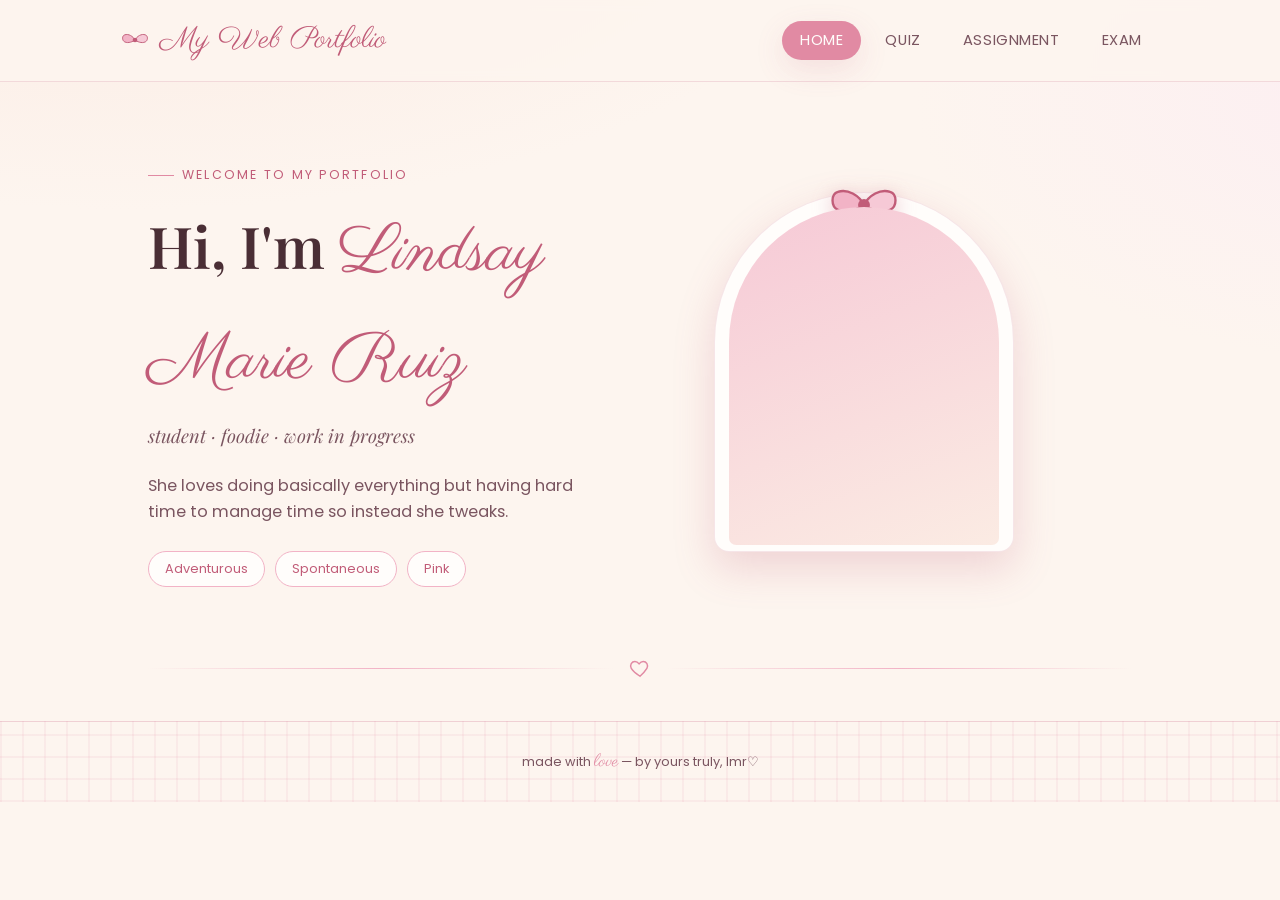
==== index.html @ 2728fc95 "Update index.html" ====
<!DOCTYPE html>
<html lang="en">
<head>
<meta charset="UTF-8">
<meta name="viewport" content="width=device-width, initial-scale=1.0">
<title>Ruiz — Portfolio</title>
<link rel="stylesheet" href="style.css">
</head>
<body>

<header class="site-header gingham">
  <div class="wrap nav">
    <a href="index.html" class="brand">
      <svg class="bow-icon" viewBox="0 0 64 64" fill="none" xmlns="http://www.w3.org/2000/svg">
        <path d="M32 32c-4-8-14-14-22-11-6 2-6 12 0 15 8 4 18-1 22-4z" fill="#f2b3c6" stroke="#c15c78" stroke-width="2" stroke-linejoin="round"/>
        <path d="M32 32c4-8 14-14 22-11 6 2 6 12 0 15-8 4-18-1-22-4z" fill="#f6c9d6" stroke="#c15c78" stroke-width="2" stroke-linejoin="round"/>
        <circle cx="32" cy="32" r="5" fill="#c15c78"/>
      </svg>
      My Web Portfolio
    </a>
    <button class="nav-toggle" aria-label="Toggle menu">
      <svg viewBox="0 0 24 24" fill="none" stroke="currentColor" stroke-width="2"><path d="M3 6h18M3 12h18M3 18h18"/></svg>
    </button>
    <ul class="nav-links">
      <li><a href="index.html" class="active">Home</a></li>
      <li><a href="quiz.html">Quiz</a></li>
      <li><a href="assignment.html">Assignment</a></li>
      <li><a href="exam.html">Exam</a></li>
    </ul>
  </div>
</header>

<main class="wrap">
  <section class="hero">
    <div class="hero-grid">
      <div>
        <span class="eyebrow">Welcome to my portfolio</span>
        <h1 contenteditable="true" class="editable">Hi, I'm <span class="script">Lindsay Marie Ruiz</span></h1>
        <p class="subtitle editable" contenteditable="true">student &middot; foodie &middot; work in progress</p>
        <p class="about-text editable" contenteditable="true">
          She loves doing basically everything but having hard time to manage time so instead she tweaks.
        </p>
        <div class="tag-row">
          <span class="tag">Adventurous</span>
          <span class="tag">Spontaneous</span>
          <span class="tag">Pink</span>
        </div>
      </div>

      <div class="ribbon-frame">
        <svg class="big-bow" viewBox="0 0 64 64" fill="none" xmlns="http://www.w3.org/2000/svg">
          <path d="M32 32c-4-8-14-14-22-11-6 2-6 12 0 15 8 4 18-1 22-4z" fill="#f2b3c6" stroke="#c15c78" stroke-width="2" stroke-linejoin="round"/>
          <path d="M32 32c4-8 14-14 22-11 6 2 6 12 0 15-8 4-18-1-22-4z" fill="#f6c9d6" stroke="#c15c78" stroke-width="2" stroke-linejoin="round"/>
          <circle cx="32" cy="32" r="5" fill="#c15c78"/>
        </svg>
        <div class="portrait-frame">
          <div class="portrait" data-role="portrait">
            <img src="/Images/Liz.jpg" alt="Liz" width="768" height="960"</div>
        </div>
      </div>
    </div>
  </section>

  <div class="divider">
    <div class="line"></div>
    <svg viewBox="0 0 24 24" fill="none" stroke="currentColor" stroke-width="1.6"><path d="M12 21s-7-4.35-9.5-8.5C.5 8.5 3 5 6.5 5c2 0 3.5 1.2 4.5 2.5C12 6.2 13.5 5 15.5 5 19 5 21.5 8.5 19.5 12.5 17 16.65 12 21 12 21z"/></svg>
    <div class="line"></div>
  </div>
</main>

<footer class="site-footer gingham">
  <div class="wrap">made with <span class="script">love</span> — by yours truly, lmr♡</div>
</footer>

<script src="script.js"></script>
</body>
</html>
---- style.css ----
/* ============================================================
   Portfolio — coquette style
   ============================================================ */

@import url('https://fonts.googleapis.com/css2?family=Playfair+Display:ital,wght@0,500;0,600;1,500;1,600&family=Parisienne&family=Poppins:wght@300;400;500;600&display=swap');

:root {
    --cream: #fdf5ef;
    --cream-2: #fbebe3;
    --blush: #f6c9d6;
    --blush-2: #f2b3c6;
    --rose: #e18aa3;
    --deep: #c15c78;
    --text: #4a2e35;
    --text-soft: #7a5560;
    --gold-2: #cba35c;
    --white: #fffdfb;

    --font-display: 'Playfair Display', serif;
    --font-script: 'Parisienne', cursive;
    --font-body: 'Poppins', sans-serif;

    --radius: 22px;
    --shadow-soft: 0 10px 30px rgba(193, 92, 120, 0.14);
    --shadow-lift: 0 16px 40px rgba(193, 92, 120, 0.22);
}

* {
    box-sizing: border-box;
}

html {
    scroll-behavior: smooth;
}

body {
    margin: 0;
    font-family: var(--font-body);
    color: var(--text);
    background:
        radial-gradient(1200px 500px at 10% -10%, var(--cream-2), transparent 60%),
        radial-gradient(900px 500px at 110% 10%, #fceef2, transparent 55%),
        var(--cream);
    min-height: 100vh;
    line-height: 1.6;
}

.gingham {
    background-image:
        repeating-linear-gradient(0deg, rgba(225, 138, 163, 0.10) 0 2px, transparent 2px 22px),
        repeating-linear-gradient(90deg, rgba(225, 138, 163, 0.10) 0 2px, transparent 2px 22px);
}

a {
    color: inherit;
    text-decoration: none;
}

img {
    max-width: 100%;
    display: block;
}

.wrap {
    max-width: 1040px;
    margin: 0 auto;
    padding: 0 28px;
}

.site-header {
    position: sticky;
    top: 0;
    z-index: 50;
    backdrop-filter: blur(6px);
    background: rgba(253, 245, 239, 0.85);
    border-bottom: 1px solid rgba(193, 92, 120, 0.18);
}

.nav {
    display: flex;
    align-items: center;
    justify-content: space-between;
    padding: 16px 0;
}

.brand {
    display: flex;
    align-items: center;
    gap: 10px;
    font-family: var(--font-script);
    font-size: 1.9rem;
    color: var(--deep);
}

.brand .bow-icon {
    width: 30px;
    height: 30px;
    flex-shrink: 0;
}

.nav-links {
    display: flex;
    gap: 6px;
    list-style: none;
    margin: 0;
    padding: 0;
}

.nav-links a {
    position: relative;
    display: inline-block;
    padding: 8px 18px;
    font-size: 0.92rem;
    letter-spacing: 0.04em;
    text-transform: uppercase;
    color: var(--text-soft);
    border-radius: 999px;
    transition: color .25s ease, background .25s ease;
}

.nav-links a:hover {
    color: var(--deep);
    background: var(--blush);
}

.nav-links a.active {
    color: var(--white);
    background: var(--rose);
    box-shadow: var(--shadow-soft);
}

.nav-toggle {
    display: none;
}

.hero {
    padding: 76px 0 60px;
}

.hero-grid {
    display: grid;
    grid-template-columns: 1.1fr 0.9fr;
    gap: 56px;
    align-items: center;
}

.eyebrow {
    display: inline-flex;
    align-items: center;
    gap: 8px;
    font-size: 0.78rem;
    letter-spacing: 0.18em;
    text-transform: uppercase;
    color: var(--deep);
    margin-bottom: 14px;
}

.eyebrow::before {
    content: "";
    width: 26px;
    height: 1px;
    background: var(--rose);
    display: inline-block;
}

.hero h1 {
    font-family: var(--font-display);
    font-weight: 600;
    font-size: clamp(2.4rem, 5vw, 3.6rem);
    margin: 0 0 6px;
    color: var(--text);
}

.hero h1 .script {
    font-family: var(--font-script);
    color: var(--deep);
    font-size: 1.15em;
    font-weight: 400;
}

.hero .subtitle {
    font-family: var(--font-display);
    font-style: italic;
    font-size: 1.15rem;
    color: var(--text-soft);
    margin: 0 0 22px;
}

.about-text {
    font-size: 1.02rem;
    color: var(--text-soft);
    max-width: 46ch;
    margin: 0 0 26px;
}

.editable {
    outline: none;
    border-radius: 10px;
    transition: background .2s ease, box-shadow .2s ease;
}

.editable:hover {
    background: rgba(242, 179, 198, 0.18);
}

.editable:focus {
    background: var(--white);
    box-shadow: 0 0 0 2px var(--blush-2);
    padding: 4px 8px;
    margin: -4px -8px;
}

.edit-hint {
    font-size: 0.78rem;
    color: var(--rose);
    display: inline-flex;
    align-items: center;
    gap: 6px;
    margin-top: 4px;
}

.tag-row {
    display: flex;
    flex-wrap: wrap;
    gap: 10px;
    margin-top: 6px;
}

.tag {
    font-size: 0.8rem;
    padding: 7px 16px;
    border-radius: 999px;
    background: var(--white);
    border: 1px solid var(--blush-2);
    color: var(--deep);
}

.portrait-wrap {
    position: relative;
    justify-self: center;
}

.ribbon-frame {
    position: relative;
    width: 300px;
    height: 360px;
    border-radius: 200px 200px 20px 20px;
    background: var(--white);
    padding: 14px;
    box-shadow: var(--shadow-lift);
    border: 1px solid rgba(193, 92, 120, 0.15);
}

.portrait {
    width: 100%;
    height: 100%;
    border-radius: 190px 190px 10px 10px;
    overflow: hidden;
    background: linear-gradient(160deg, var(--blush), var(--cream-2));
    display: flex;
    align-items: center;
    justify-content: center;
    cursor: pointer;
    position: relative;
}

.portrait img {
    width: 100%;
    height: 100%;
    object-fit: cover;
}

.portrait .placeholder {
    display: flex;
    flex-direction: column;
    align-items: center;
    gap: 10px;
    color: var(--deep);
    text-align: center;
    padding: 20px;
}

.portrait .placeholder svg {
    width: 46px;
    height: 46px;
}

.portrait .placeholder span {
    font-size: 0.82rem;
    max-width: 16ch;
}

.portrait input[type="file"] {
    display: none;
}

.big-bow {
    position: absolute;
    top: -26px;
    left: 50%;
    transform: translateX(-50%);
    width: 76px;
    height: 76px;
    filter: drop-shadow(0 6px 10px rgba(193, 92, 120, 0.35));
}

.portrait-caption {
    text-align: center;
    font-size: 0.78rem;
    color: var(--text-soft);
    margin-top: 14px;
}

.portrait-caption button {
    border: none;
    background: none;
    color: var(--deep);
    font-size: 0.78rem;
    text-decoration: underline;
    cursor: pointer;
    padding: 0;
    font-family: var(--font-body);
}

.divider {
    display: flex;
    align-items: center;
    gap: 16px;
    margin: 10px 0 42px;
    color: var(--rose);
}

.divider .line {
    flex: 1;
    height: 1px;
    background: linear-gradient(90deg, transparent, var(--blush-2), transparent);
}

.divider svg {
    width: 22px;
    height: 22px;
}

.page-hero {
    padding: 56px 0 20px;
    text-align: center;
}

.page-hero .eyebrow {
    justify-content: center;
}

.page-hero .eyebrow::before {
    display: none;
}

.page-hero h1 {
    font-family: var(--font-display);
    font-style: italic;
    font-weight: 600;
    font-size: clamp(2rem, 4.5vw, 2.8rem);
    margin: 0 0 10px;
}

.page-hero p {
    color: var(--text-soft);
    max-width: 52ch;
    margin: 0 auto;
}

.uploader-section {
    padding-bottom: 90px;
}

.dropzone {
    border: 2px dashed var(--blush-2);
    border-radius: var(--radius);
    background: var(--white);
    padding: 46px 24px;
    text-align: center;
    cursor: pointer;
    transition: border-color .2s ease, background .2s ease, transform .15s ease;
    position: relative;
}

.dropzone:hover {
    border-color: var(--rose);
    background: #fff9fb;
}

.dropzone.drag-over {
    border-color: var(--deep);
    background: var(--blush);
    transform: scale(1.005);
}

.dropzone svg {
    width: 44px;
    height: 44px;
    margin-bottom: 12px;
    color: var(--rose);
}

.dropzone h3 {
    font-family: var(--font-display);
    font-style: italic;
    margin: 0 0 6px;
    font-size: 1.3rem;
}

.dropzone p {
    margin: 0;
    color: var(--text-soft);
    font-size: 0.9rem;
}

.dropzone input[type="file"] {
    display: none;
}

.dz-browse {
    display: inline-block;
    margin-top: 16px;
    padding: 10px 26px;
    border-radius: 999px;
    background: var(--rose);
    color: var(--white);
    font-size: 0.85rem;
    letter-spacing: 0.03em;
    box-shadow: var(--shadow-soft);
}

.gallery-meta {
    display: flex;
    justify-content: space-between;
    align-items: baseline;
    margin: 34px 0 16px;
}

.gallery-meta h4 {
    font-family: var(--font-display);
    font-style: italic;
    font-weight: 500;
    margin: 0;
    color: var(--text-soft);
}

.gallery-meta .count {
    font-size: 0.8rem;
    color: var(--rose);
}

.gallery {
    display: grid;
    grid-template-columns: repeat(auto-fill, minmax(190px, 1fr));
    gap: 24px;
}

.gallery-empty {
    grid-column: 1 / -1;
    text-align: center;
    padding: 30px 10px;
    color: var(--text-soft);
    font-size: 0.9rem;
    font-style: italic;
    font-family: var(--font-display);
}

.card {
    background: var(--white);
    border-radius: 14px;
    padding: 12px 12px 16px;
    box-shadow: var(--shadow-soft);
    position: relative;
    transform: rotate(var(--tilt, 0deg));
    transition: transform .2s ease, box-shadow .2s ease;
}

.card:hover {
    transform: rotate(0deg) translateY(-4px);
    box-shadow: var(--shadow-lift);
}

.card .pin {
    position: absolute;
    top: -9px;
    left: 50%;
    transform: translateX(-50%);
    width: 18px;
    height: 18px;
    border-radius: 50%;
    background: radial-gradient(circle at 30% 30%, #fff, var(--rose) 70%);
    box-shadow: 0 3px 6px rgba(0, 0, 0, 0.2);
}

.card .thumb {
    width: 100%;
    aspect-ratio: 4 / 3;
    border-radius: 8px;
    overflow: hidden;
    background: var(--cream-2);
}

.card .thumb img {
    width: 100%;
    height: 100%;
    object-fit: cover;
}

.card .cap {
    margin-top: 10px;
    font-size: 0.8rem;
    color: var(--text-soft);
    display: flex;
    justify-content: space-between;
    align-items: center;
    gap: 8px;
}

.card .cap input {
    border: none;
    background: transparent;
    font-family: var(--font-body);
    font-size: 0.8rem;
    color: var(--text-soft);
    width: 100%;
    outline: none;
}

.card .remove {
    border: none;
    background: none;
    color: var(--rose);
    cursor: pointer;
    font-size: 1rem;
    line-height: 1;
    padding: 2px 4px;
    flex-shrink: 0;
}

.card .remove:hover {
    color: var(--deep);
}

.site-footer {
    padding: 26px 0;
    text-align: center;
    font-size: 0.8rem;
    color: var(--text-soft);
    border-top: 1px solid rgba(193, 92, 120, 0.18);
}

.site-footer .script {
    font-family: var(--font-script);
    font-size: 1.1rem;
    color: var(--rose);
}

@media (max-width: 760px) {
    .hero-grid {
        grid-template-columns: 1fr;
    }

    .portrait-wrap {
        order: -1;
    }

    .nav-links {
        position: fixed;
        inset: 62px 16px auto 16px;
        background: var(--white);
        border-radius: 18px;
        flex-direction: column;
        padding: 10px;
        box-shadow: var(--shadow-lift);
        display: none;
    }

    .nav-links.open {
        display: flex;
    }

    .nav-links a {
        text-align: center;
    }

    .nav-toggle {
        display: inline-flex;
        align-items: center;
        justify-content: center;
        width: 40px;
        height: 40px;
        border-radius: 50%;
        border: 1px solid var(--blush-2);
        background: var(--white);
        cursor: pointer;
    }

    .nav-toggle svg {
        width: 18px;
        height: 18px;
        color: var(--deep);
    }
}

@media (prefers-reduced-motion: reduce) {
    * {
        transition: none !important;
        animation: none !important;
        scroll-behavior: auto !important;
    }
}
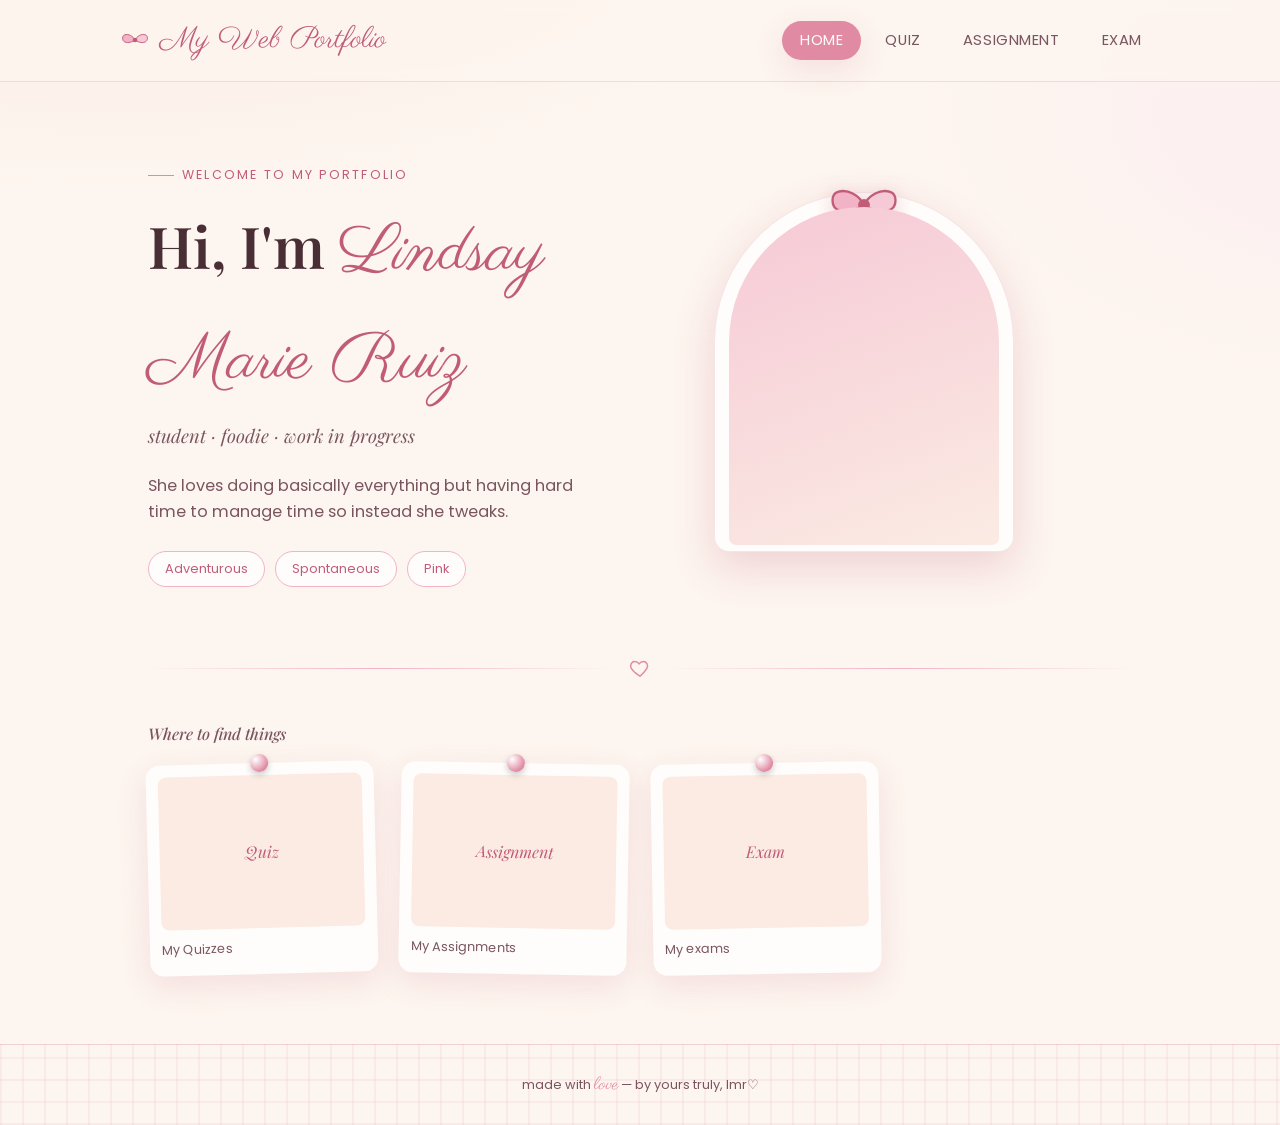
==== commit 1439c94a: "Update index.html" ====
--- a/index.html
+++ b/index.html
@@ -66,6 +66,30 @@
     <svg viewBox="0 0 24 24" fill="none" stroke="currentColor" stroke-width="1.6"><path d="M12 21s-7-4.35-9.5-8.5C.5 8.5 3 5 6.5 5c2 0 3.5 1.2 4.5 2.5C12 6.2 13.5 5 15.5 5 19 5 21.5 8.5 19.5 12.5 17 16.65 12 21 12 21z"/></svg>
     <div class="line"></div>
   </div>
+
+  <section style="padding-bottom: 70px;">
+    <div class="gallery-meta">
+      <h4>Where to find things</h4>
+    </div>
+    <div class="gallery">
+      <a class="card" href="quiz.html" style="--tilt:-1.5deg; display:block;">
+        <span class="pin"></span>
+        <div class="thumb" style="display:flex;align-items:center;justify-content:center;font-family:var(--font-display);font-style:italic;color:var(--deep);">Quiz</div>
+        <div class="cap"><span>My Quizzes</span></div>
+      </a>
+      <a class="card" href="assignment.html" style="--tilt:1deg; display:block;">
+        <span class="pin"></span>
+        <div class="thumb" style="display:flex;align-items:center;justify-content:center;font-family:var(--font-display);font-style:italic;color:var(--deep);">Assignment</div>
+        <div class="cap"><span>My Assignments</span></div>
+      </a>
+      <a class="card" href="exam.html" style="--tilt:-1deg; display:block;">
+        <span class="pin"></span>
+        <div class="thumb" style="display:flex;align-items:center;justify-content:center;font-family:var(--font-display);font-style:italic;color:var(--deep);">Exam</div>
+        <div class="cap"><span>My exams</span></div>
+      </a>
+    </div>
+  </section>
+  
 </main>
 
 <footer class="site-footer gingham">
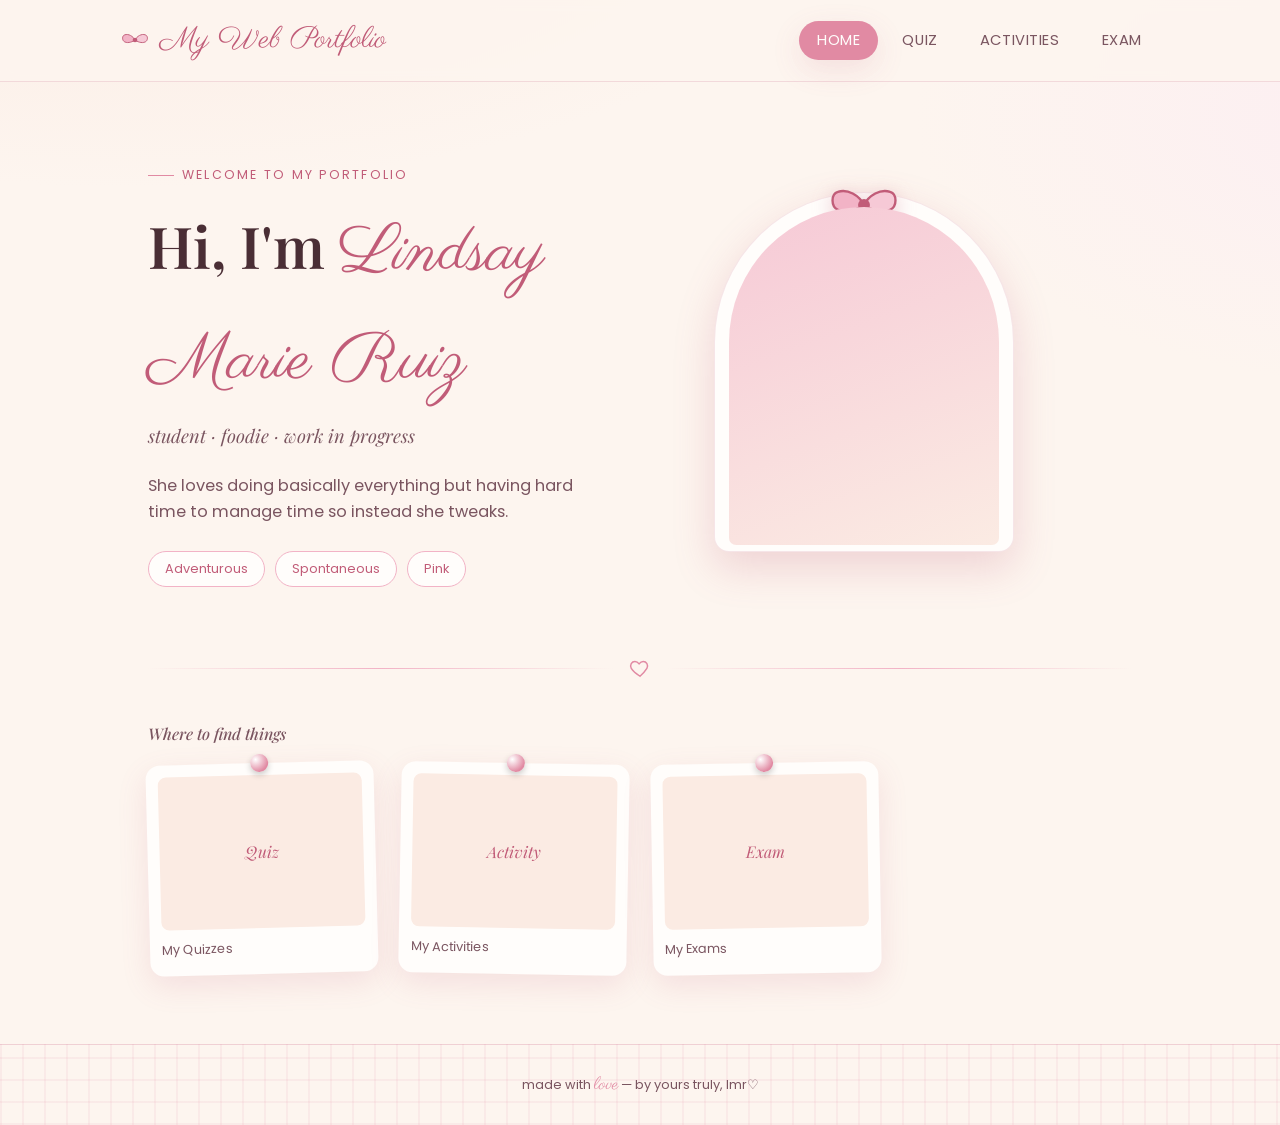
==== commit 8a713993: "Update index.html" ====
--- a/index.html
+++ b/index.html
@@ -24,7 +24,7 @@
     <ul class="nav-links">
       <li><a href="index.html" class="active">Home</a></li>
       <li><a href="quiz.html">Quiz</a></li>
-      <li><a href="assignment.html">Assignment</a></li>
+      <li><a href="activity.html">Activities</a></li>
       <li><a href="exam.html">Exam</a></li>
     </ul>
   </div>
@@ -77,15 +77,15 @@
         <div class="thumb" style="display:flex;align-items:center;justify-content:center;font-family:var(--font-display);font-style:italic;color:var(--deep);">Quiz</div>
         <div class="cap"><span>My Quizzes</span></div>
       </a>
-      <a class="card" href="assignment.html" style="--tilt:1deg; display:block;">
+      <a class="card" href="activity.html" style="--tilt:1deg; display:block;">
         <span class="pin"></span>
-        <div class="thumb" style="display:flex;align-items:center;justify-content:center;font-family:var(--font-display);font-style:italic;color:var(--deep);">Assignment</div>
-        <div class="cap"><span>My Assignments</span></div>
+        <div class="thumb" style="display:flex;align-items:center;justify-content:center;font-family:var(--font-display);font-style:italic;color:var(--deep);">Activity</div>
+        <div class="cap"><span>My Activities</span></div>
       </a>
       <a class="card" href="exam.html" style="--tilt:-1deg; display:block;">
         <span class="pin"></span>
         <div class="thumb" style="display:flex;align-items:center;justify-content:center;font-family:var(--font-display);font-style:italic;color:var(--deep);">Exam</div>
-        <div class="cap"><span>My exams</span></div>
+        <div class="cap"><span>My Exams</span></div>
       </a>
     </div>
   </section>
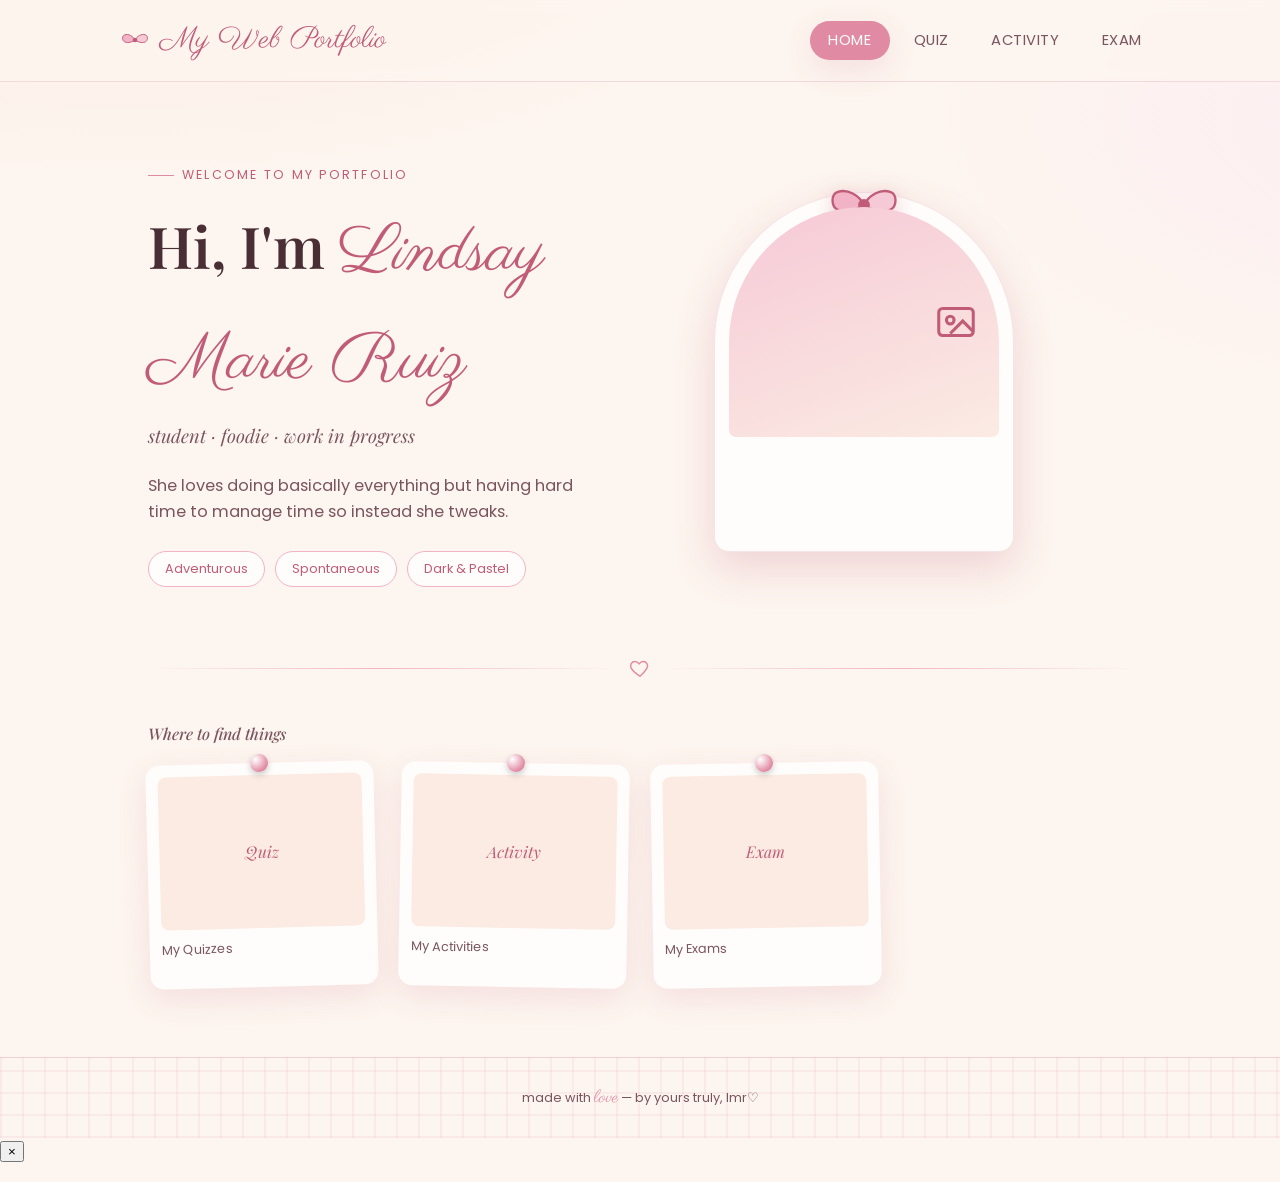
==== commit 80d5e691: "Update index.html" ====
--- a/index.html
+++ b/index.html
@@ -1,101 +1,128 @@
 <!DOCTYPE html>
 <html lang="en">
+
 <head>
-<meta charset="UTF-8">
-<meta name="viewport" content="width=device-width, initial-scale=1.0">
-<title>Ruiz — Portfolio</title>
-<link rel="stylesheet" href="style.css">
+    <meta charset="UTF-8">
+    <meta name="viewport" content="width=device-width, initial-scale=1.0">
+    <title>Ruiz — Portfolio</title>
+    <link rel="stylesheet" href="style.css">
 </head>
+
 <body>
 
-<header class="site-header gingham">
-  <div class="wrap nav">
-    <a href="index.html" class="brand">
-      <svg class="bow-icon" viewBox="0 0 64 64" fill="none" xmlns="http://www.w3.org/2000/svg">
-        <path d="M32 32c-4-8-14-14-22-11-6 2-6 12 0 15 8 4 18-1 22-4z" fill="#f2b3c6" stroke="#c15c78" stroke-width="2" stroke-linejoin="round"/>
-        <path d="M32 32c4-8 14-14 22-11 6 2 6 12 0 15-8 4-18-1-22-4z" fill="#f6c9d6" stroke="#c15c78" stroke-width="2" stroke-linejoin="round"/>
-        <circle cx="32" cy="32" r="5" fill="#c15c78"/>
-      </svg>
-      My Web Portfolio
-    </a>
-    <button class="nav-toggle" aria-label="Toggle menu">
-      <svg viewBox="0 0 24 24" fill="none" stroke="currentColor" stroke-width="2"><path d="M3 6h18M3 12h18M3 18h18"/></svg>
-    </button>
-    <ul class="nav-links">
-      <li><a href="index.html" class="active">Home</a></li>
-      <li><a href="quiz.html">Quiz</a></li>
-      <li><a href="activity.html">Activities</a></li>
-      <li><a href="exam.html">Exam</a></li>
-    </ul>
-  </div>
-</header>
+    <header class="site-header gingham">
+        <div class="wrap nav">
+            <a href="index.html" class="brand">
+                <svg class="bow-icon" viewBox="0 0 64 64" fill="none" xmlns="http://www.w3.org/2000/svg">
+                    <path d="M32 32c-4-8-14-14-22-11-6 2-6 12 0 15 8 4 18-1 22-4z" fill="#f2b3c6" stroke="#c15c78"
+                        stroke-width="2" stroke-linejoin="round" />
+                    <path d="M32 32c4-8 14-14 22-11 6 2 6 12 0 15-8 4-18-1-22-4z" fill="#f6c9d6" stroke="#c15c78"
+                        stroke-width="2" stroke-linejoin="round" />
+                    <circle cx="32" cy="32" r="5" fill="#c15c78" />
+                </svg>
+                My Web Portfolio
+            </a>
+            <button class="nav-toggle" aria-label="Toggle menu">
+                <svg viewBox="0 0 24 24" fill="none" stroke="currentColor" stroke-width="2">
+                    <path d="M3 6h18M3 12h18M3 18h18" />
+                </svg>
+            </button>
+            <ul class="nav-links">
+                <li><a href="index.html" class="active">Home</a></li>
+                <li><a href="quiz.html">Quiz</a></li>
+                <li><a href="activity.html">Activity</a></li>
+                <li><a href="exam.html">Exam</a></li>
+            </ul>
+        </div>
+    </header>
 
-<main class="wrap">
-  <section class="hero">
-    <div class="hero-grid">
-      <div>
-        <span class="eyebrow">Welcome to my portfolio</span>
-        <h1 contenteditable="true" class="editable">Hi, I'm <span class="script">Lindsay Marie Ruiz</span></h1>
-        <p class="subtitle editable" contenteditable="true">student &middot; foodie &middot; work in progress</p>
-        <p class="about-text editable" contenteditable="true">
-          She loves doing basically everything but having hard time to manage time so instead she tweaks.
-        </p>
-        <div class="tag-row">
-          <span class="tag">Adventurous</span>
-          <span class="tag">Spontaneous</span>
-          <span class="tag">Pink</span>
+    <main class="wrap">
+        <section class="hero">
+            <div class="hero-grid">
+                <div>
+                    <span class="eyebrow">Welcome to my portfolio</span>
+
+                    <h1>Hi, I'm <span class="script">Lindsay Marie Ruiz</span></h1>
+                    <p class="subtitle">student &middot; foodie &middot; work in progress</p>
+                    <p class="about-text">
+                        She loves doing basically everything but having hard time to manage time so instead she tweaks.
+                    </p>
+                    <div class="tag-row">
+                        <span class="tag">Adventurous</span>
+                        <span class="tag">Spontaneous</span>
+                        <span class="tag">Dark & Pastel</span>
+                    </div>
+                </div>
+
+                <div class="ribbon-frame">
+                    <svg class="big-bow" viewBox="0 0 64 64" fill="none" xmlns="http://www.w3.org/2000/svg">
+                        <path d="M32 32c-4-8-14-14-22-11-6 2-6 12 0 15 8 4 18-1 22-4z" fill="#f2b3c6" stroke="#c15c78"
+                            stroke-width="2" stroke-linejoin="round" />
+                        <path d="M32 32c4-8 14-14 22-11 6 2 6 12 0 15-8 4-18-1-22-4z" fill="#f6c9d6" stroke="#c15c78"
+                            stroke-width="2" stroke-linejoin="round" />
+                        <circle cx="32" cy="32" r="5" fill="#c15c78" />
+                    </svg>
+                    <div class="portrait-frame">
+                        <div class="portrait">
+                            <img src="/Images/Liz.jpg" alt="Liz" width="768" height="960">
+
+                            <div class="placeholder">
+                                <svg viewBox="0 0 24 24" fill="none" stroke="currentColor" stroke-width="1.6">
+                                    <rect x="3" y="5" width="18" height="14" rx="2" />
+                                    <circle cx="9" cy="11" r="2" />
+                                    <path d="M21 17l-5.5-5.5L9 18" />
+                                </svg>
+                            </div>
+                        </div>
+                    </div>
+                </div>
+            </div>
+        </section>
+
+        <div class="divider">
+            <div class="line"></div>
+            <svg viewBox="0 0 24 24" fill="none" stroke="currentColor" stroke-width="1.6">
+                <path
+                    d="M12 21s-7-4.35-9.5-8.5C.5 8.5 3 5 6.5 5c2 0 3.5 1.2 4.5 2.5C12 6.2 13.5 5 15.5 5 19 5 21.5 8.5 19.5 12.5 17 16.65 12 21 12 21z" />
+            </svg>
+            <div class="line"></div>
         </div>
-      </div>
 
-      <div class="ribbon-frame">
-        <svg class="big-bow" viewBox="0 0 64 64" fill="none" xmlns="http://www.w3.org/2000/svg">
-          <path d="M32 32c-4-8-14-14-22-11-6 2-6 12 0 15 8 4 18-1 22-4z" fill="#f2b3c6" stroke="#c15c78" stroke-width="2" stroke-linejoin="round"/>
-          <path d="M32 32c4-8 14-14 22-11 6 2 6 12 0 15-8 4-18-1-22-4z" fill="#f6c9d6" stroke="#c15c78" stroke-width="2" stroke-linejoin="round"/>
-          <circle cx="32" cy="32" r="5" fill="#c15c78"/>
-        </svg>
-        <div class="portrait-frame">
-          <div class="portrait" data-role="portrait">
-            <img src="/Images/Liz.jpg" alt="Liz" width="768" height="960"</div>
-        </div>
-      </div>
-    </div>
-  </section>
+        <section style="padding-bottom: 70px;">
+            <div class="gallery-meta">
+                <h4>Where to find things</h4>
+            </div>
+            <div class="gallery">
+                <a class="card" href="quiz.html" style="--tilt:-1.5deg; display:block;">
+                    <span class="pin"></span>
+                    <div class="thumb"
+                        style="cursor:default; display:flex;align-items:center;justify-content:center;font-family:var(--font-display);font-style:italic;color:var(--deep);">
+                        Quiz</div>
+                    <p class="cap">My Quizzes</p>
+                </a>
+                <a class="card" href="activity.html" style="--tilt:1deg; display:block;">
+                    <span class="pin"></span>
+                    <div class="thumb"
+                        style="cursor:default; display:flex;align-items:center;justify-content:center;font-family:var(--font-display);font-style:italic;color:var(--deep);">
+                        Activity</div>
+                    <p class="cap">My Activities</p>
+                </a>
+                <a class="card" href="exam.html" style="--tilt:-1deg; display:block;">
+                    <span class="pin"></span>
+                    <div class="thumb"
+                        style="cursor:default; display:flex;align-items:center;justify-content:center;font-family:var(--font-display);font-style:italic;color:var(--deep);">
+                        Exam</div>
+                    <p class="cap">My Exams</p>
+                </a>
+            </div>
+        </section>
+    </main>
 
-  <div class="divider">
-    <div class="line"></div>
-    <svg viewBox="0 0 24 24" fill="none" stroke="currentColor" stroke-width="1.6"><path d="M12 21s-7-4.35-9.5-8.5C.5 8.5 3 5 6.5 5c2 0 3.5 1.2 4.5 2.5C12 6.2 13.5 5 15.5 5 19 5 21.5 8.5 19.5 12.5 17 16.65 12 21 12 21z"/></svg>
-    <div class="line"></div>
-  </div>
+    <footer class="site-footer gingham">
+        <div class="wrap">made with <span class="script">love</span> — by yours truly, lmr♡</div>
+    </footer>
 
-  <section style="padding-bottom: 70px;">
-    <div class="gallery-meta">
-      <h4>Where to find things</h4>
-    </div>
-    <div class="gallery">
-      <a class="card" href="quiz.html" style="--tilt:-1.5deg; display:block;">
-        <span class="pin"></span>
-        <div class="thumb" style="display:flex;align-items:center;justify-content:center;font-family:var(--font-display);font-style:italic;color:var(--deep);">Quiz</div>
-        <div class="cap"><span>My Quizzes</span></div>
-      </a>
-      <a class="card" href="activity.html" style="--tilt:1deg; display:block;">
-        <span class="pin"></span>
-        <div class="thumb" style="display:flex;align-items:center;justify-content:center;font-family:var(--font-display);font-style:italic;color:var(--deep);">Activity</div>
-        <div class="cap"><span>My Activities</span></div>
-      </a>
-      <a class="card" href="exam.html" style="--tilt:-1deg; display:block;">
-        <span class="pin"></span>
-        <div class="thumb" style="display:flex;align-items:center;justify-content:center;font-family:var(--font-display);font-style:italic;color:var(--deep);">Exam</div>
-        <div class="cap"><span>My Exams</span></div>
-      </a>
-    </div>
-  </section>
-  
-</main>
+    <script src="script.js"></script>
+</body>
 
-<footer class="site-footer gingham">
-  <div class="wrap">made with <span class="script">love</span> — by yours truly, lmr♡</div>
-</footer>
-
-<script src="script.js"></script>
-</body>
 </html>
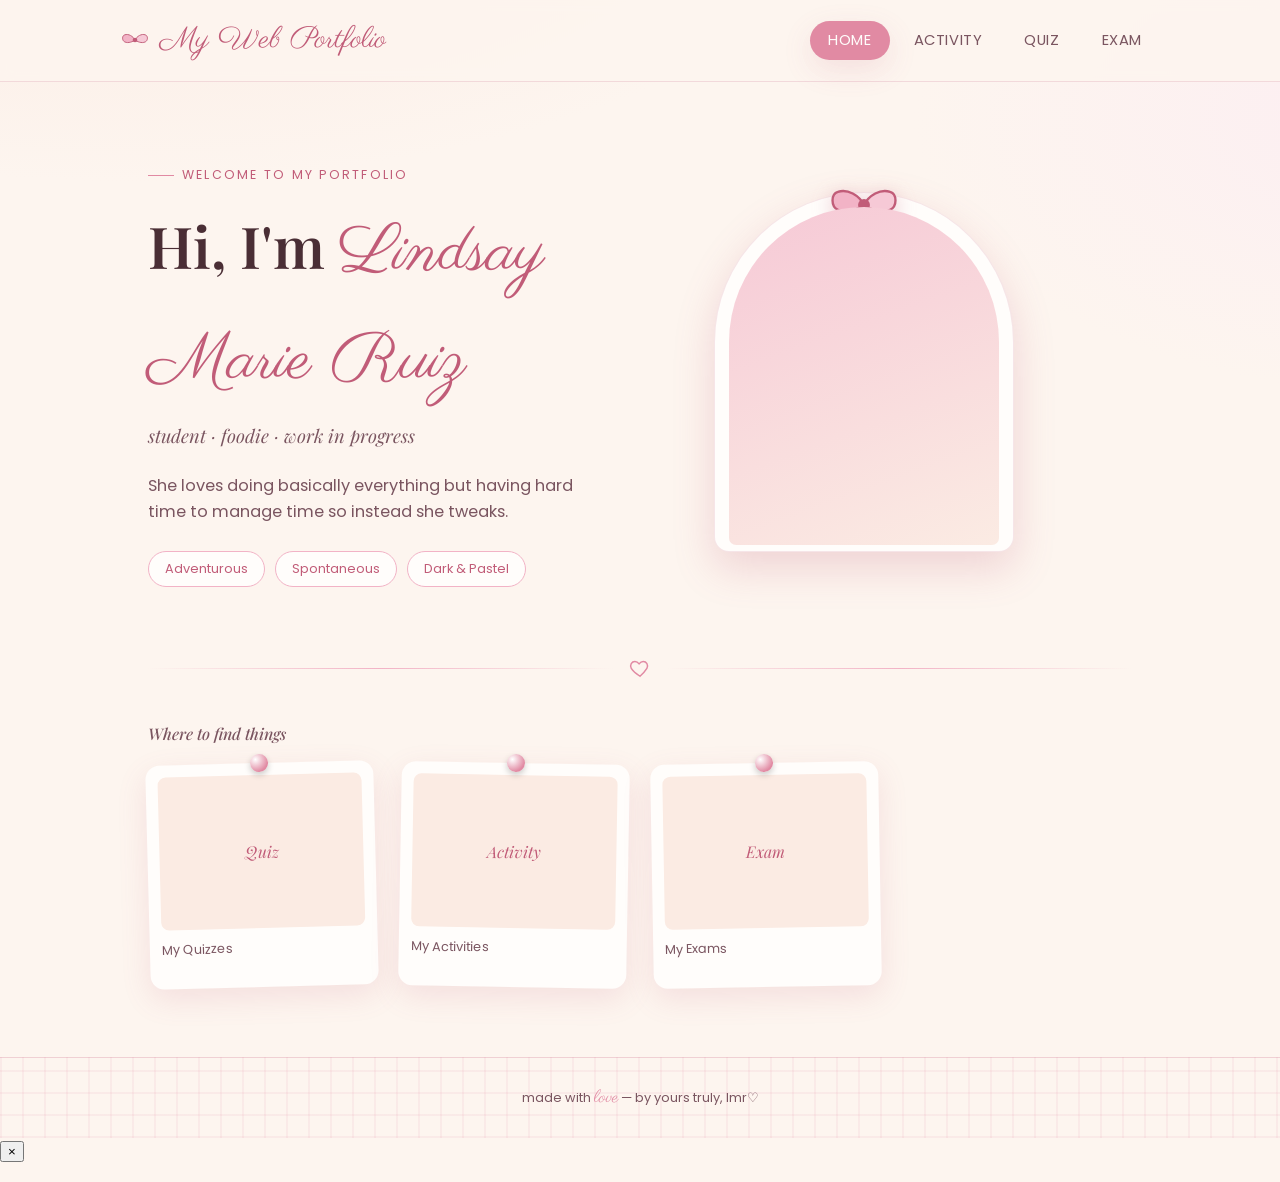
==== commit 01413d08: "Update index.html" ====
--- a/index.html
+++ b/index.html
@@ -29,8 +29,8 @@
             </button>
             <ul class="nav-links">
                 <li><a href="index.html" class="active">Home</a></li>
+                <li><a href="activity.html">Activity</a></li>
                 <li><a href="quiz.html">Quiz</a></li>
-                <li><a href="activity.html">Activity</a></li>
                 <li><a href="exam.html">Exam</a></li>
             </ul>
         </div>
@@ -65,14 +65,6 @@
                     <div class="portrait-frame">
                         <div class="portrait">
                             <img src="/Images/Liz.jpg" alt="Liz" width="768" height="960">
-
-                            <div class="placeholder">
-                                <svg viewBox="0 0 24 24" fill="none" stroke="currentColor" stroke-width="1.6">
-                                    <rect x="3" y="5" width="18" height="14" rx="2" />
-                                    <circle cx="9" cy="11" r="2" />
-                                    <path d="M21 17l-5.5-5.5L9 18" />
-                                </svg>
-                            </div>
                         </div>
                     </div>
                 </div>
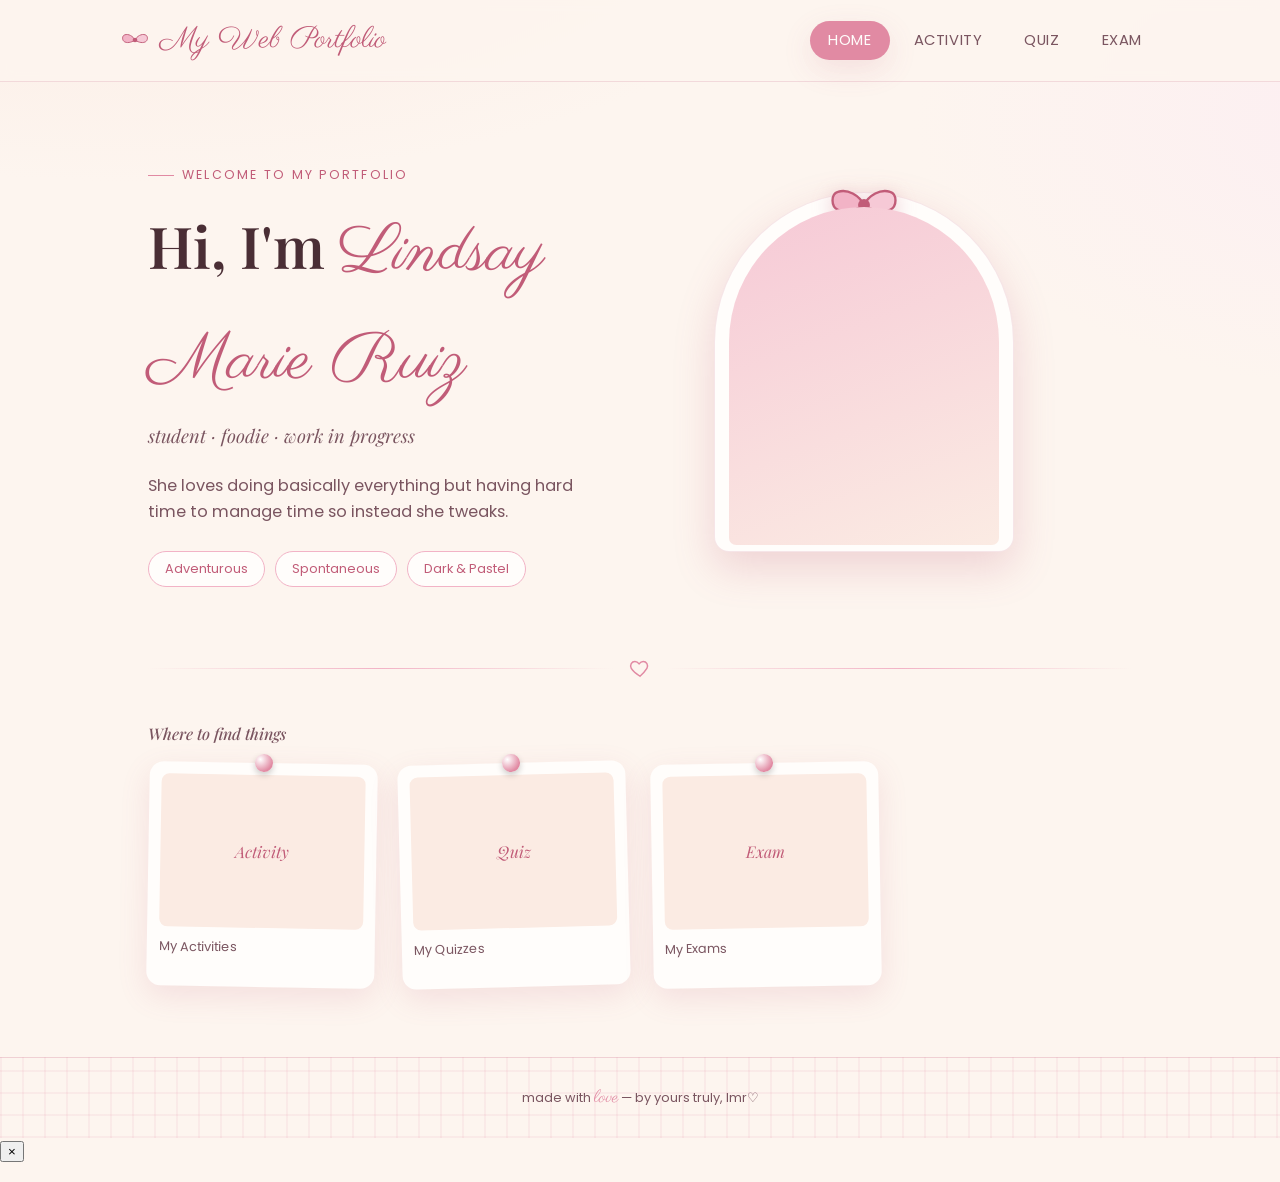
==== commit 9e416c77: "Update index.html" ====
--- a/index.html
+++ b/index.html
@@ -85,19 +85,19 @@
                 <h4>Where to find things</h4>
             </div>
             <div class="gallery">
+                <a class="card" href="activity.html" style="--tilt:1deg; display:block;">
+                    <span class="pin"></span>
+                    <div class="thumb"
+                        style="cursor:default; display:flex;align-items:center;justify-content:center;font-family:var(--font-display);font-style:italic;color:var(--deep);">
+                        Activity</div>
+                    <p class="cap">My Activities</p>
+                </a>
                 <a class="card" href="quiz.html" style="--tilt:-1.5deg; display:block;">
                     <span class="pin"></span>
                     <div class="thumb"
                         style="cursor:default; display:flex;align-items:center;justify-content:center;font-family:var(--font-display);font-style:italic;color:var(--deep);">
                         Quiz</div>
                     <p class="cap">My Quizzes</p>
-                </a>
-                <a class="card" href="activity.html" style="--tilt:1deg; display:block;">
-                    <span class="pin"></span>
-                    <div class="thumb"
-                        style="cursor:default; display:flex;align-items:center;justify-content:center;font-family:var(--font-display);font-style:italic;color:var(--deep);">
-                        Activity</div>
-                    <p class="cap">My Activities</p>
                 </a>
                 <a class="card" href="exam.html" style="--tilt:-1deg; display:block;">
                     <span class="pin"></span>
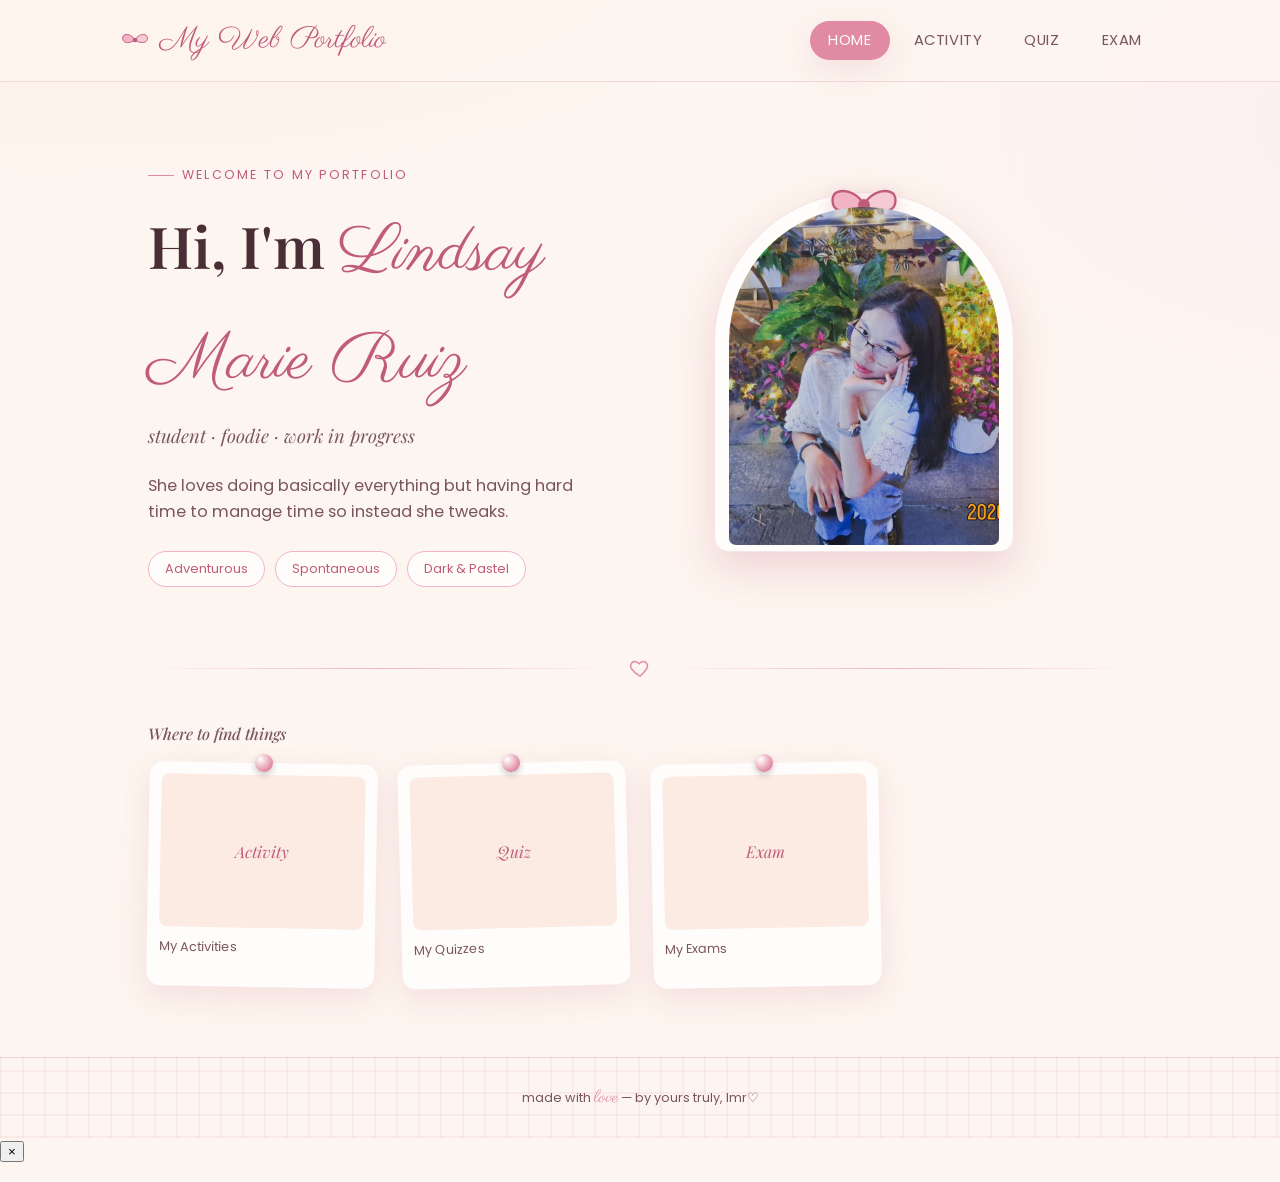
==== commit 8b69ffe0: "Update index.html" ====
--- a/index.html
+++ b/index.html
@@ -64,7 +64,7 @@
                     </svg>
                     <div class="portrait-frame">
                         <div class="portrait">
-                            <img src="/Images/Liz.jpg" alt="Liz" width="768" height="960">
+                            <img src="Images/Liz.jpg" alt="Liz" width="768" height="960">
                         </div>
                     </div>
                 </div>
